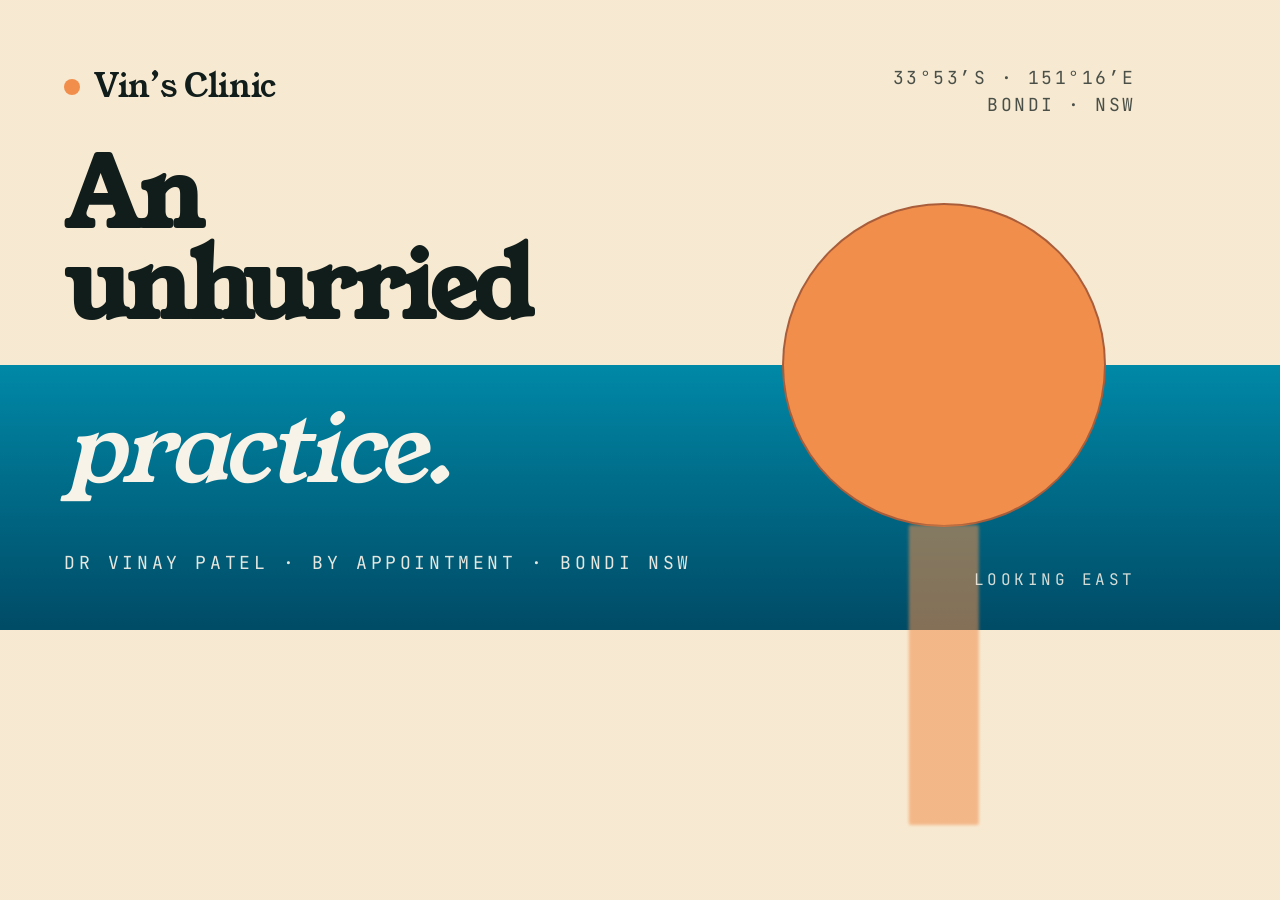
==== og-card.html @ 10b1d95e "Redesign as editorial Bondi apothecary site for Dr Vinay Patel Rebuilds vins.clinic from a glassmorp" ====
<!doctype html>
<html lang="en">
  <head>
    <meta charset="UTF-8" />
    <title>og</title>
    <link
      href="https://fonts.googleapis.com/css2?family=Young+Serif&family=JetBrains+Mono:wght@400;500&display=swap"
      rel="stylesheet"
    />
    <style>
      html, body { margin: 0; padding: 0; }
      body {
        width: 1200px;
        height: 630px;
        overflow: hidden;
        font-family: "JetBrains Mono", ui-monospace, monospace;
        color: oklch(0.22 0.018 180);
        background:
          linear-gradient(
            to bottom,
            oklch(0.94 0.035 82) 0%,
            oklch(0.94 0.035 82) 58%,
            oklch(0.58 0.11 220) 58%,
            oklch(0.38 0.09 225) 100%
          );
        position: relative;
      }
      .sun {
        position: absolute;
        right: 96px;
        top: 58%;
        transform: translateY(-50%);
        width: 320px;
        height: 320px;
        background: oklch(0.74 0.145 52);
        border-radius: 50%;
        box-shadow: 0 0 0 2px oklch(0.56 0.11 45);
      }
      .sun::after {
        content: "";
        position: absolute;
        left: 50%;
        top: 100%;
        transform: translateX(-50%);
        width: 22%;
        height: 300px;
        background: color-mix(in oklch, oklch(0.74 0.145 52) 55%, transparent);
        filter: blur(1.5px);
        border-radius: 2px;
      }
      .mark {
        position: absolute;
        left: 64px;
        top: 64px;
        display: flex;
        align-items: center;
        gap: 14px;
      }
      .dot {
        width: 16px;
        height: 16px;
        border-radius: 50%;
        background: oklch(0.74 0.145 52);
      }
      .mark span {
        font-family: "Young Serif", serif;
        font-size: 32px;
        letter-spacing: -0.01em;
      }
      .headline {
        position: absolute;
        left: 64px;
        top: 150px;
        font-family: "Young Serif", serif;
        font-size: 96px;
        line-height: 0.95;
        letter-spacing: -0.03em;
        color: oklch(0.22 0.018 180);
        margin: 0;
      }
      .headline-b {
        position: absolute;
        left: 64px;
        top: 402px;
        font-family: "Young Serif", serif;
        font-size: 96px;
        line-height: 1;
        letter-spacing: -0.03em;
        font-style: italic;
        color: oklch(0.965 0.014 85);
        margin: 0;
      }
      .sub {
        position: absolute;
        left: 64px;
        bottom: 56px;
        font-size: 18px;
        letter-spacing: 0.2em;
        text-transform: uppercase;
        color: oklch(0.965 0.014 85);
        opacity: 0.92;
      }
      .coord {
        position: absolute;
        right: 64px;
        top: 64px;
        text-align: right;
        font-size: 18px;
        letter-spacing: 0.14em;
        text-transform: uppercase;
        color: oklch(0.22 0.018 180);
        opacity: 0.75;
        line-height: 1.5;
      }
      .east {
        position: absolute;
        right: 64px;
        bottom: 40px;
        font-size: 16px;
        letter-spacing: 0.22em;
        text-transform: uppercase;
        color: oklch(0.965 0.014 85);
        opacity: 0.85;
      }
    </style>
  </head>
  <body>
    <div class="mark">
      <span class="dot"></span>
      <span>Vin&rsquo;s Clinic</span>
    </div>
    <div class="coord">
      33°53&prime;S · 151°16&prime;E<br />
      Bondi · NSW
    </div>
    <h1 class="headline">An<br />unhurried</h1>
    <div class="headline-b">practice.</div>
    <div class="sub">Dr Vinay Patel · By appointment · Bondi NSW</div>
    <div class="sun"></div>
    <div class="east">Looking east</div>
  </body>
</html>
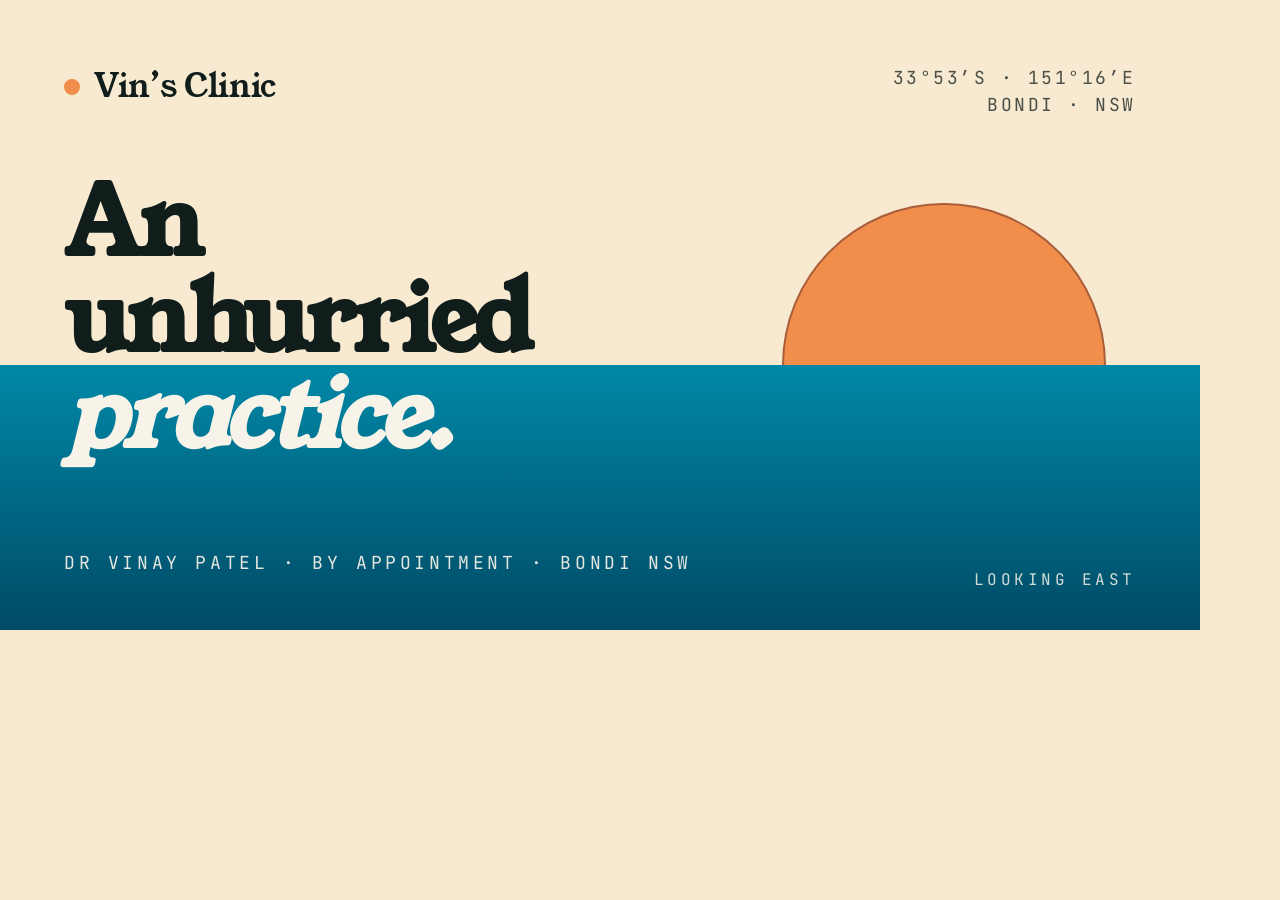
==== commit fc1499b5: "img upgrade" ====
--- a/og-card.html
+++ b/og-card.html
@@ -15,15 +15,22 @@
         overflow: hidden;
         font-family: "JetBrains Mono", ui-monospace, monospace;
         color: oklch(0.22 0.018 180);
-        background:
-          linear-gradient(
-            to bottom,
-            oklch(0.94 0.035 82) 0%,
-            oklch(0.94 0.035 82) 58%,
-            oklch(0.58 0.11 220) 58%,
-            oklch(0.38 0.09 225) 100%
-          );
+        background: oklch(0.94 0.035 82);
         position: relative;
+      }
+      .sea {
+        /* Sea layer, painted over the sun so it reads as rising/setting */
+        position: absolute;
+        left: 0;
+        top: 365px;
+        width: 1200px;
+        height: 265px;
+        background: linear-gradient(
+          to bottom,
+          oklch(0.58 0.11 220) 0%,
+          oklch(0.38 0.09 225) 100%
+        );
+        z-index: 2;
       }
       .sun {
         position: absolute;
@@ -35,18 +42,7 @@
         background: oklch(0.74 0.145 52);
         border-radius: 50%;
         box-shadow: 0 0 0 2px oklch(0.56 0.11 45);
-      }
-      .sun::after {
-        content: "";
-        position: absolute;
-        left: 50%;
-        top: 100%;
-        transform: translateX(-50%);
-        width: 22%;
-        height: 300px;
-        background: color-mix(in oklch, oklch(0.74 0.145 52) 55%, transparent);
-        filter: blur(1.5px);
-        border-radius: 2px;
+        z-index: 1;
       }
       .mark {
         position: absolute;
@@ -55,6 +51,7 @@
         display: flex;
         align-items: center;
         gap: 14px;
+        z-index: 3;
       }
       .dot {
         width: 16px;
@@ -70,25 +67,18 @@
       .headline {
         position: absolute;
         left: 64px;
-        top: 150px;
-        font-family: "Young Serif", serif;
-        font-size: 96px;
-        line-height: 0.95;
-        letter-spacing: -0.03em;
-        color: oklch(0.22 0.018 180);
-        margin: 0;
-      }
-      .headline-b {
-        position: absolute;
-        left: 64px;
-        top: 402px;
+        top: 176px;
         font-family: "Young Serif", serif;
         font-size: 96px;
         line-height: 1;
         letter-spacing: -0.03em;
+        color: oklch(0.22 0.018 180);
+        margin: 0;
+        z-index: 3;
+      }
+      .headline em {
         font-style: italic;
         color: oklch(0.965 0.014 85);
-        margin: 0;
       }
       .sub {
         position: absolute;
@@ -99,6 +89,7 @@
         text-transform: uppercase;
         color: oklch(0.965 0.014 85);
         opacity: 0.92;
+        z-index: 3;
       }
       .coord {
         position: absolute;
@@ -111,6 +102,7 @@
         color: oklch(0.22 0.018 180);
         opacity: 0.75;
         line-height: 1.5;
+        z-index: 3;
       }
       .east {
         position: absolute;
@@ -121,10 +113,12 @@
         text-transform: uppercase;
         color: oklch(0.965 0.014 85);
         opacity: 0.85;
+        z-index: 3;
       }
     </style>
   </head>
   <body>
+    <div class="sea"></div>
     <div class="mark">
       <span class="dot"></span>
       <span>Vin&rsquo;s Clinic</span>
@@ -133,8 +127,7 @@
       33°53&prime;S · 151°16&prime;E<br />
       Bondi · NSW
     </div>
-    <h1 class="headline">An<br />unhurried</h1>
-    <div class="headline-b">practice.</div>
+    <h1 class="headline">An<br />unhurried<br /><em>practice.</em></h1>
     <div class="sub">Dr Vinay Patel · By appointment · Bondi NSW</div>
     <div class="sun"></div>
     <div class="east">Looking east</div>
